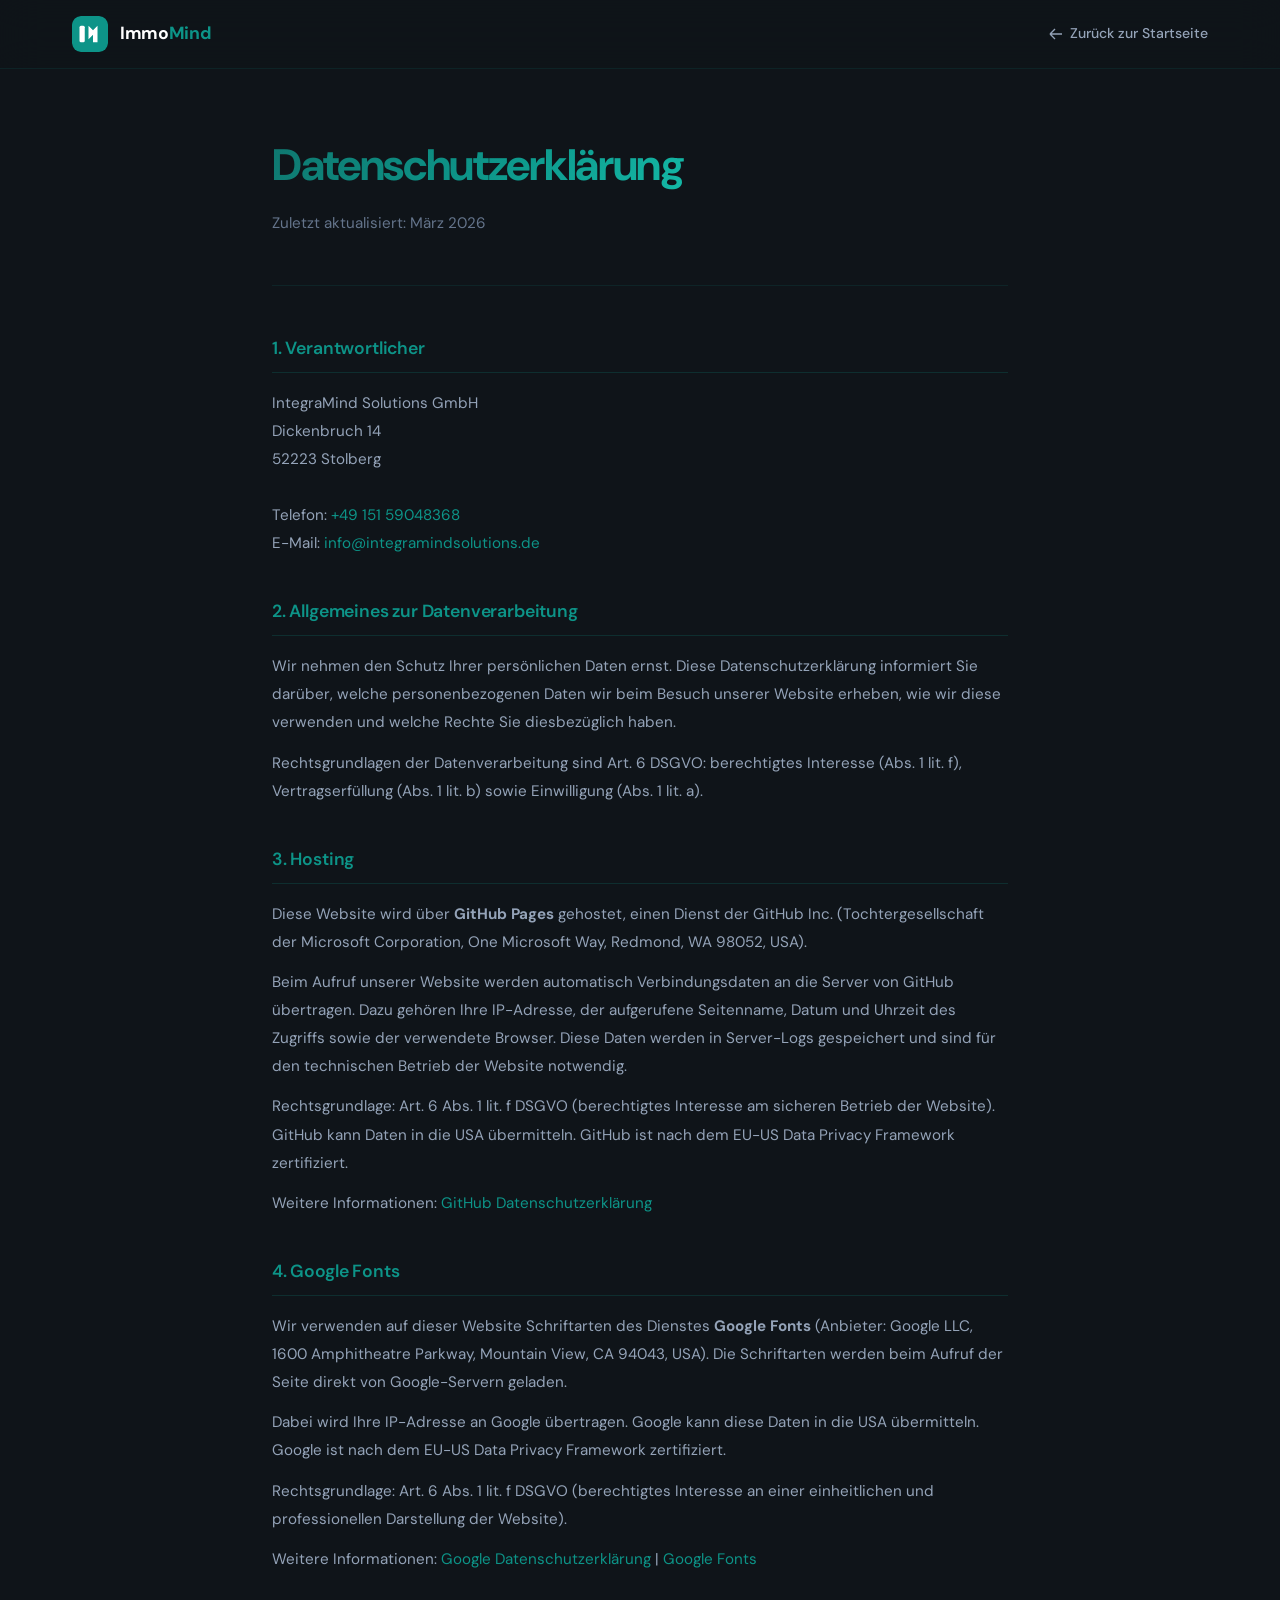
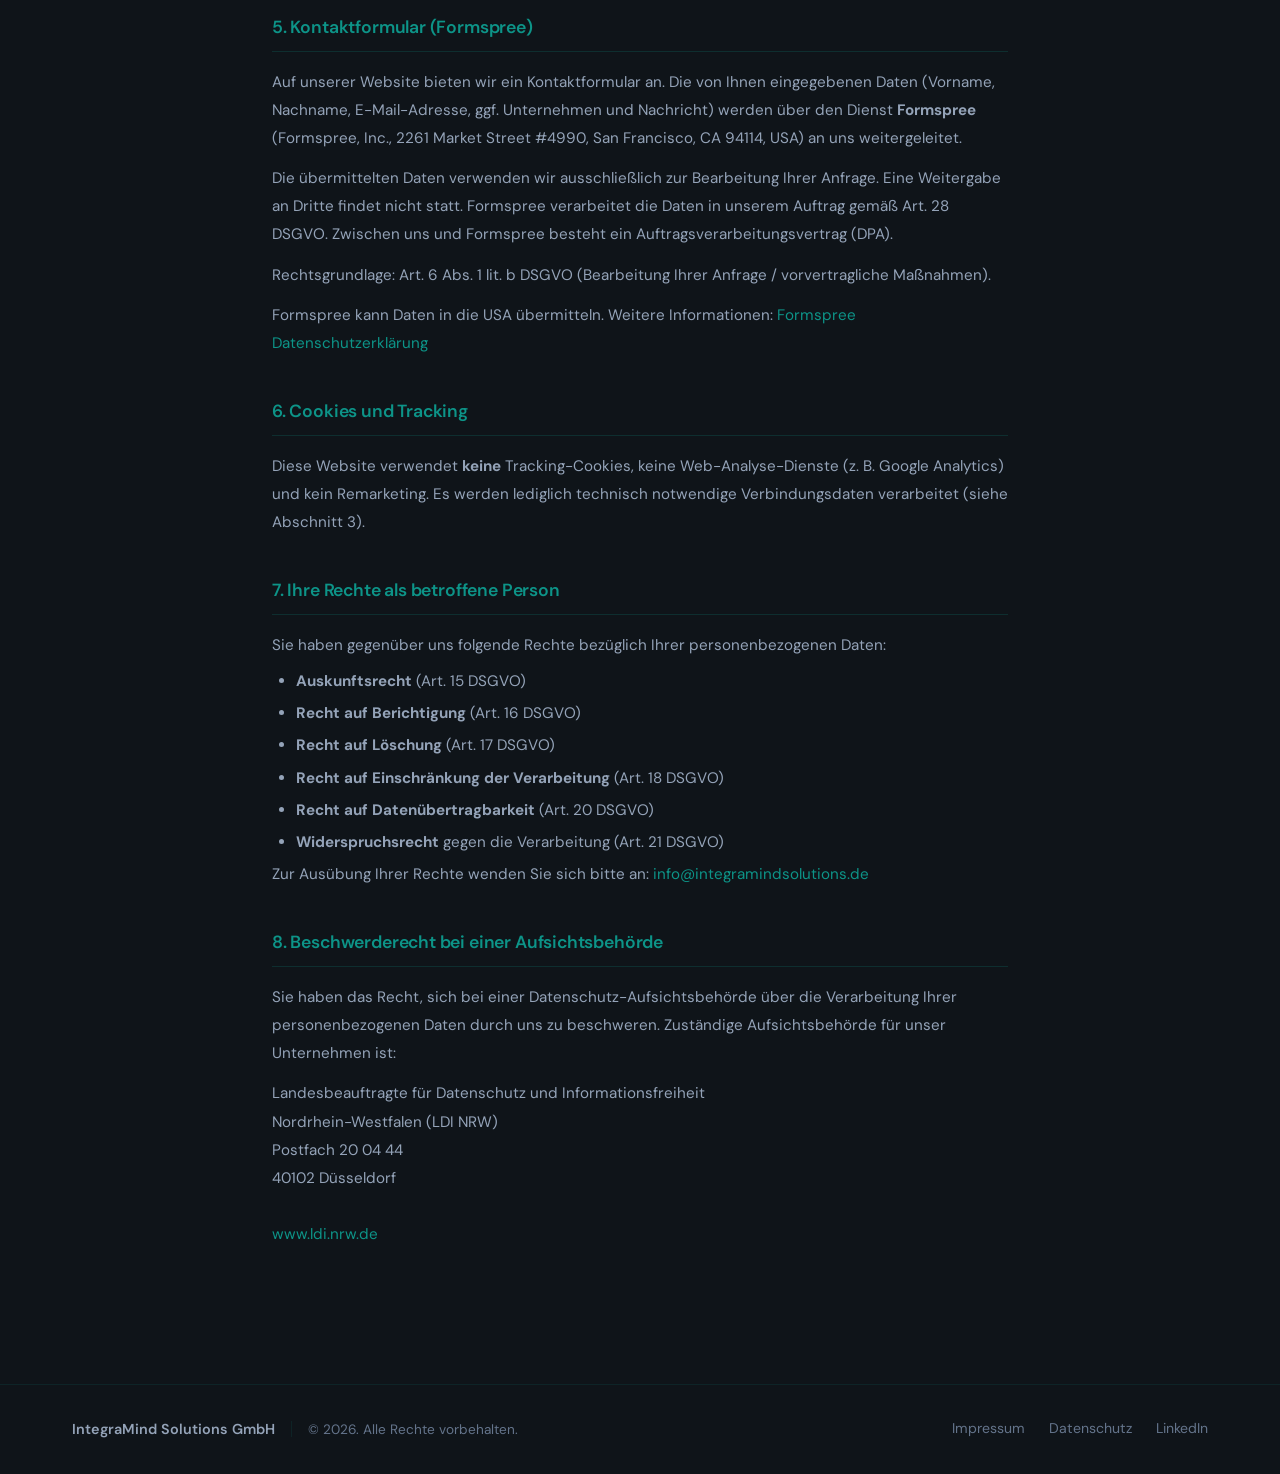
==== datenschutz/datenschutz.html @ 1435f649 "init: ImmoMind Website für GitHub Pages Co-Authored-By: Claude Opus 5 (1M context) <noreply@anthropi" ====
<!DOCTYPE html>
<html lang="de">
<head>
    <meta charset="UTF-8">
    <meta name="viewport" content="width=device-width, initial-scale=1.0">
    <title>Datenschutzerklärung – ImmoMind</title>
    <meta name="robots" content="noindex, nofollow">
    <link rel="icon" href="../icons/immomind-32x32.png" sizes="32x32">
    <link rel="icon" href="../icons/immomind-512x512.png" sizes="512x512">
    <link rel="preconnect" href="https://fonts.googleapis.com">
    <link rel="preconnect" href="https://fonts.gstatic.com" crossorigin>
    <link href="https://fonts.googleapis.com/css2?family=DM+Sans:opsz,wght@9..40,300;9..40,400;9..40,500;9..40,600;9..40,700&display=swap" rel="stylesheet">
    <link rel="stylesheet" href="../style.css">
</head>
<body>

<!-- ─── NAV ─── -->
<nav>
    <div class="container">
        <a href="../index.html" class="nav-logo">
            <svg class="nav-logo-icon" width="36" height="36" viewBox="0 0 48 48" fill="none">
                <rect width="48" height="48" rx="12" fill="#0D9488"/>
                <rect x="10" y="13" width="7" height="22" rx="2" fill="white"/>
                <path d="M22 13L28 19L34 13V35H28V25L22 31V35H22V13Z" fill="white" fill-rule="evenodd"/>
            </svg>
            <span class="nav-logo-text">Immo<span>Mind</span></span>
        </a>
        <a href="../index.html" class="nav-back">
            <svg fill="none" stroke="currentColor" stroke-width="2" viewBox="0 0 24 24"><path d="M10.5 19.5 3 12m0 0 7.5-7.5M3 12h18"/></svg>
            Zurück zur Startseite
        </a>
    </div>
</nav>

<!-- ─── PAGE HEADER ─── -->
<div class="container-narrow">
    <div class="page-header">
        <h1><span class="gradient-text">Datenschutzerklärung</span></h1>
        <p>Zuletzt aktualisiert: März 2026</p>
    </div>

    <div class="legal-content">

        <div class="legal-section">
            <h2>1. Verantwortlicher</h2>
            <address>
                IntegraMind Solutions GmbH<br>
                Dickenbruch 14<br>
                52223 Stolberg<br><br>
                Telefon: <a href="tel:+4915159048368">+49 151 59048368</a><br>
                E-Mail: <a href="mailto:info@integramindsolutions.de">info@integramindsolutions.de</a>
            </address>
        </div>

        <div class="legal-section">
            <h2>2. Allgemeines zur Datenverarbeitung</h2>
            <p>Wir nehmen den Schutz Ihrer persönlichen Daten ernst. Diese Datenschutzerklärung informiert Sie darüber, welche personenbezogenen Daten wir beim Besuch unserer Website erheben, wie wir diese verwenden und welche Rechte Sie diesbezüglich haben.</p>
            <p>Rechtsgrundlagen der Datenverarbeitung sind Art. 6 DSGVO: berechtigtes Interesse (Abs. 1 lit. f), Vertragserfüllung (Abs. 1 lit. b) sowie Einwilligung (Abs. 1 lit. a).</p>
        </div>

        <div class="legal-section">
            <h2>3. Hosting</h2>
            <p>Diese Website wird über <strong>GitHub Pages</strong> gehostet, einen Dienst der GitHub Inc. (Tochtergesellschaft der Microsoft Corporation, One Microsoft Way, Redmond, WA 98052, USA).</p>
            <p>Beim Aufruf unserer Website werden automatisch Verbindungsdaten an die Server von GitHub übertragen. Dazu gehören Ihre IP-Adresse, der aufgerufene Seitenname, Datum und Uhrzeit des Zugriffs sowie der verwendete Browser. Diese Daten werden in Server-Logs gespeichert und sind für den technischen Betrieb der Website notwendig.</p>
            <p>Rechtsgrundlage: Art. 6 Abs. 1 lit. f DSGVO (berechtigtes Interesse am sicheren Betrieb der Website). GitHub kann Daten in die USA übermitteln. GitHub ist nach dem EU-US Data Privacy Framework zertifiziert.</p>
            <p>Weitere Informationen: <a href="https://docs.github.com/en/site-policy/privacy-policies/github-general-privacy-statement" target="_blank" rel="noopener">GitHub Datenschutzerklärung</a></p>
        </div>

        <div class="legal-section">
            <h2>4. Google Fonts</h2>
            <p>Wir verwenden auf dieser Website Schriftarten des Dienstes <strong>Google Fonts</strong> (Anbieter: Google LLC, 1600 Amphitheatre Parkway, Mountain View, CA 94043, USA). Die Schriftarten werden beim Aufruf der Seite direkt von Google-Servern geladen.</p>
            <p>Dabei wird Ihre IP-Adresse an Google übertragen. Google kann diese Daten in die USA übermitteln. Google ist nach dem EU-US Data Privacy Framework zertifiziert.</p>
            <p>Rechtsgrundlage: Art. 6 Abs. 1 lit. f DSGVO (berechtigtes Interesse an einer einheitlichen und professionellen Darstellung der Website).</p>
            <p>Weitere Informationen: <a href="https://policies.google.com/privacy" target="_blank" rel="noopener">Google Datenschutzerklärung</a> | <a href="https://fonts.google.com/about" target="_blank" rel="noopener">Google Fonts</a></p>
        </div>

        <div class="legal-section">
            <h2>5. Kontaktformular (Formspree)</h2>
            <p>Auf unserer Website bieten wir ein Kontaktformular an. Die von Ihnen eingegebenen Daten (Vorname, Nachname, E-Mail-Adresse, ggf. Unternehmen und Nachricht) werden über den Dienst <strong>Formspree</strong> (Formspree, Inc., 2261 Market Street #4990, San Francisco, CA 94114, USA) an uns weitergeleitet.</p>
            <p>Die übermittelten Daten verwenden wir ausschließlich zur Bearbeitung Ihrer Anfrage. Eine Weitergabe an Dritte findet nicht statt. Formspree verarbeitet die Daten in unserem Auftrag gemäß Art. 28 DSGVO. Zwischen uns und Formspree besteht ein Auftragsverarbeitungsvertrag (DPA).</p>
            <p>Rechtsgrundlage: Art. 6 Abs. 1 lit. b DSGVO (Bearbeitung Ihrer Anfrage / vorvertragliche Maßnahmen).</p>
            <p>Formspree kann Daten in die USA übermitteln. Weitere Informationen: <a href="https://formspree.io/legal/privacy-policy" target="_blank" rel="noopener">Formspree Datenschutzerklärung</a></p>
        </div>

        <div class="legal-section">
            <h2>6. Cookies und Tracking</h2>
            <p>Diese Website verwendet <strong>keine</strong> Tracking-Cookies, keine Web-Analyse-Dienste (z. B. Google Analytics) und kein Remarketing. Es werden lediglich technisch notwendige Verbindungsdaten verarbeitet (siehe Abschnitt 3).</p>
        </div>

        <div class="legal-section">
            <h2>7. Ihre Rechte als betroffene Person</h2>
            <p>Sie haben gegenüber uns folgende Rechte bezüglich Ihrer personenbezogenen Daten:</p>
            <ul>
                <li><strong>Auskunftsrecht</strong> (Art. 15 DSGVO)</li>
                <li><strong>Recht auf Berichtigung</strong> (Art. 16 DSGVO)</li>
                <li><strong>Recht auf Löschung</strong> (Art. 17 DSGVO)</li>
                <li><strong>Recht auf Einschränkung der Verarbeitung</strong> (Art. 18 DSGVO)</li>
                <li><strong>Recht auf Datenübertragbarkeit</strong> (Art. 20 DSGVO)</li>
                <li><strong>Widerspruchsrecht</strong> gegen die Verarbeitung (Art. 21 DSGVO)</li>
            </ul>
            <p>Zur Ausübung Ihrer Rechte wenden Sie sich bitte an: <a href="mailto:info@integramindsolutions.de">info@integramindsolutions.de</a></p>
        </div>

        <div class="legal-section">
            <h2>8. Beschwerderecht bei einer Aufsichtsbehörde</h2>
            <p>Sie haben das Recht, sich bei einer Datenschutz-Aufsichtsbehörde über die Verarbeitung Ihrer personenbezogenen Daten durch uns zu beschweren. Zuständige Aufsichtsbehörde für unser Unternehmen ist:</p>
            <address style="margin-top: 0.75rem;">
                Landesbeauftragte für Datenschutz und Informationsfreiheit<br>
                Nordrhein-Westfalen (LDI NRW)<br>
                Postfach 20 04 44<br>
                40102 Düsseldorf<br><br>
                <a href="https://www.ldi.nrw.de" target="_blank" rel="noopener">www.ldi.nrw.de</a>
            </address>
        </div>

    </div>
</div>

<!-- ─── FOOTER ─── -->
<footer>
    <div class="container">
        <div class="footer-content">
            <div class="footer-left">
                <span class="footer-brand">IntegraMind Solutions GmbH</span>
                <div class="footer-divider"></div>
                <span class="footer-copy">© 2026. Alle Rechte vorbehalten.</span>
            </div>
            <div class="footer-links">
                <a href="../impressum/impressum.html">Impressum</a>
                <a href="datenschutz.html">Datenschutz</a>
                <a href="https://www.linkedin.com/company/integramind-solutions-gmbh/posts/?feedView=all" target="_blank" rel="noopener">LinkedIn</a>
            </div>
        </div>
    </div>
</footer>

</body>
</html>
---- style.css ----
/* ═══════════════════════════════════════════════════
   ImmoMind – Shared Stylesheet (Legal Pages)
   ═══════════════════════════════════════════════════ */

/* ─── VARIABLES ─── */
:root {
    --primary:        #0D9488;
    --secondary:      #0f766e;
    --accent:         #14B8A6;
    --dark-bg:        #0F1419;
    --dark-surface:   #141E26;
    --dark-card:      #1a2530;
    --dark-border:    rgba(13, 148, 136, 0.12);
    --text-primary:   #ffffff;
    --text-secondary: #94A3B8;
    --text-muted:     #64748B;
    --gradient-brand: linear-gradient(135deg, #0f766e, #0D9488, #14B8A6);
}

/* ─── RESET ─── */
* { margin: 0; padding: 0; box-sizing: border-box; }

/* ─── BASE ─── */
html {
    scroll-behavior: smooth;
    scrollbar-width: thin;
    scrollbar-color: var(--primary) var(--dark-bg);
}

body {
    font-family: 'DM Sans', sans-serif;
    background: var(--dark-bg);
    color: var(--text-primary);
    line-height: 1.7;
    -webkit-font-smoothing: antialiased;
    overflow-x: hidden;
}

/* ─── LAYOUT ─── */
.container {
    max-width: 1200px;
    margin: 0 auto;
    padding: 0 2rem;
}

.container-narrow {
    max-width: 800px;
    margin: 0 auto;
    padding: 0 2rem;
}

/* ─── UTILITIES ─── */
.gradient-text {
    background: var(--gradient-brand);
    -webkit-background-clip: text;
    -webkit-text-fill-color: transparent;
    background-clip: text;
}

/* ─── NAVIGATION ─── */
nav {
    position: fixed;
    top: 0; left: 0; right: 0;
    z-index: 1000;
    padding: 1rem 0;
    background: rgba(15, 20, 25, 0.9);
    backdrop-filter: blur(20px);
    -webkit-backdrop-filter: blur(20px);
    border-bottom: 1px solid var(--dark-border);
    transition: all 0.3s ease;
}

nav .container {
    display: flex;
    justify-content: space-between;
    align-items: center;
}

.nav-logo {
    display: flex;
    align-items: center;
    gap: 0.75rem;
    text-decoration: none;
    color: var(--text-primary);
}

.nav-logo-icon {
    width: 36px;
    height: 36px;
    border-radius: 8px;
    flex-shrink: 0;
}

.nav-logo-text {
    font-family: 'DM Sans', sans-serif;
    font-size: 1.1rem;
    font-weight: 700;
    letter-spacing: -0.02em;
}

.nav-logo-text span { color: var(--primary); }

/* ─── LEGAL PAGE ─── */
.nav-back {
    display: inline-flex;
    align-items: center;
    gap: 0.4rem;
    color: var(--text-secondary);
    text-decoration: none;
    font-size: 0.88rem;
    font-weight: 500;
    transition: color 0.2s;
}

.nav-back:hover { color: var(--text-primary); }
.nav-back svg { width: 16px; height: 16px; }

.page-header {
    padding: 8rem 0 3rem;
    border-bottom: 1px solid var(--dark-border);
    margin-bottom: 3rem;
}

.page-header h1 {
    font-size: clamp(2rem, 4vw, 2.75rem);
    font-weight: 700;
    letter-spacing: -0.03em;
    margin-bottom: 0.5rem;
}

.page-header p { color: var(--text-muted); font-size: 0.95rem; }

.legal-content { padding-bottom: 6rem; }

.legal-section { margin-bottom: 2.5rem; }

.legal-section h2 {
    font-size: 1.1rem;
    font-weight: 600;
    color: var(--primary);
    margin-bottom: 1rem;
    padding-bottom: 0.5rem;
    border-bottom: 1px solid rgba(13, 148, 136, 0.2);
    letter-spacing: -0.01em;
}

.legal-section p,
.legal-section address {
    font-style: normal;
    color: var(--text-secondary);
    font-size: 0.95rem;
    line-height: 1.85;
}

.legal-section p + p { margin-top: 0.75rem; }

.legal-section ul {
    color: var(--text-secondary);
    font-size: 0.95rem;
    line-height: 1.85;
    padding-left: 1.5rem;
    margin-top: 0.5rem;
}

.legal-section li { margin-bottom: 0.25rem; }

.legal-section a {
    color: var(--primary);
    text-decoration: none;
    transition: color 0.2s;
}

.legal-section a:hover { color: var(--accent); }

.legal-placeholder {
    display: inline-flex;
    align-items: center;
    gap: 0.35rem;
    background: rgba(234, 179, 8, 0.08);
    border: 1px solid rgba(234, 179, 8, 0.2);
    color: #eab308;
    padding: 0.15rem 0.65rem;
    border-radius: 6px;
    font-size: 0.82rem;
    font-weight: 600;
}

.legal-placeholder svg { width: 13px; height: 13px; }

/* ─── FOOTER ─── */
footer {
    border-top: 1px solid var(--dark-border);
    padding: 2rem 0;
}

.footer-content {
    display: flex;
    justify-content: space-between;
    align-items: center;
    gap: 1rem;
    flex-wrap: wrap;
}

.footer-left {
    display: flex;
    align-items: center;
    gap: 1rem;
}

.footer-brand {
    font-weight: 600;
    font-size: 0.9rem;
    color: var(--text-secondary);
}

.footer-divider {
    width: 1px;
    height: 1rem;
    background: var(--dark-border);
}

.footer-copy {
    font-size: 0.85rem;
    color: var(--text-muted);
}

.footer-links {
    display: flex;
    gap: 1.5rem;
}

.footer-links a {
    color: var(--text-muted);
    text-decoration: none;
    font-size: 0.88rem;
    transition: color 0.2s;
}

.footer-links a:hover { color: var(--text-primary); }

/* ─── RESPONSIVE ─── */
@media (max-width: 600px) {
    .container, .container-narrow { padding: 0 1.25rem; }
    .footer-content { flex-direction: column; align-items: flex-start; gap: 0.75rem; }
    .page-header { padding: 7rem 0 2.5rem; }
}
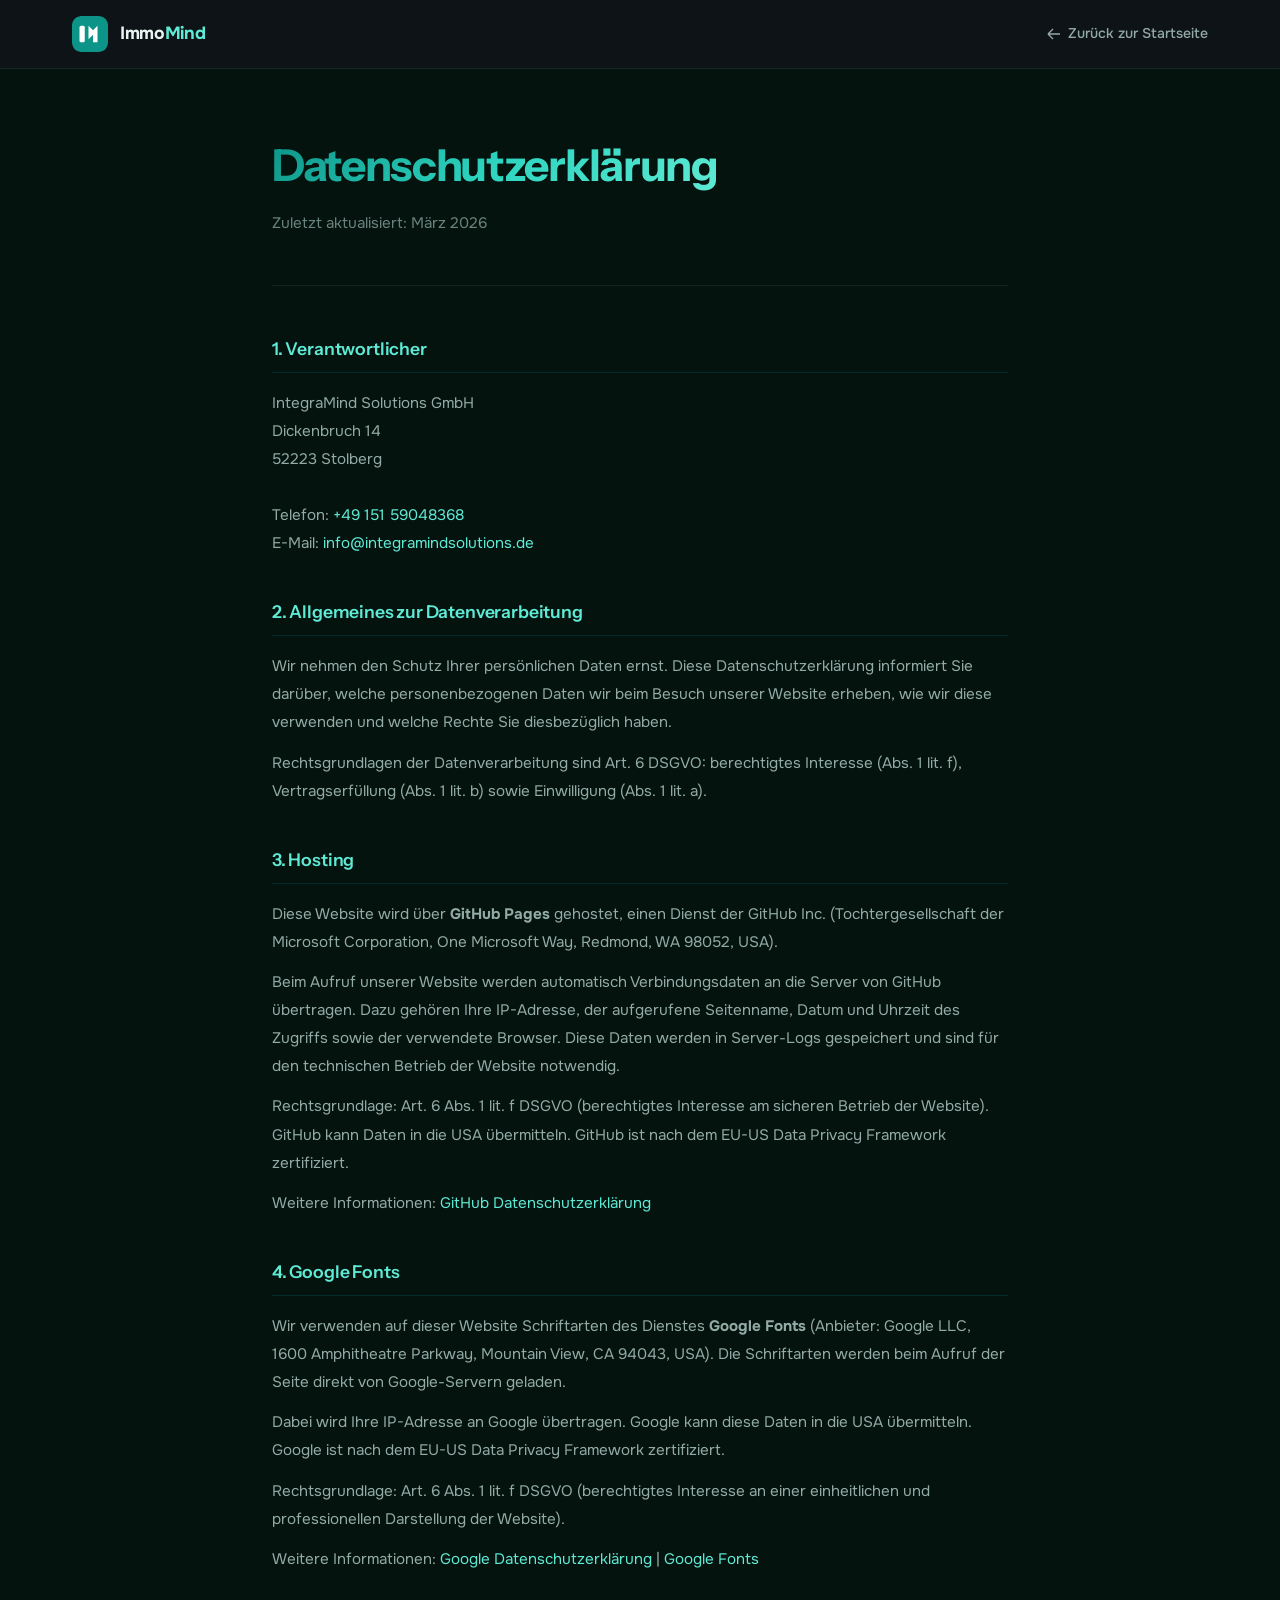
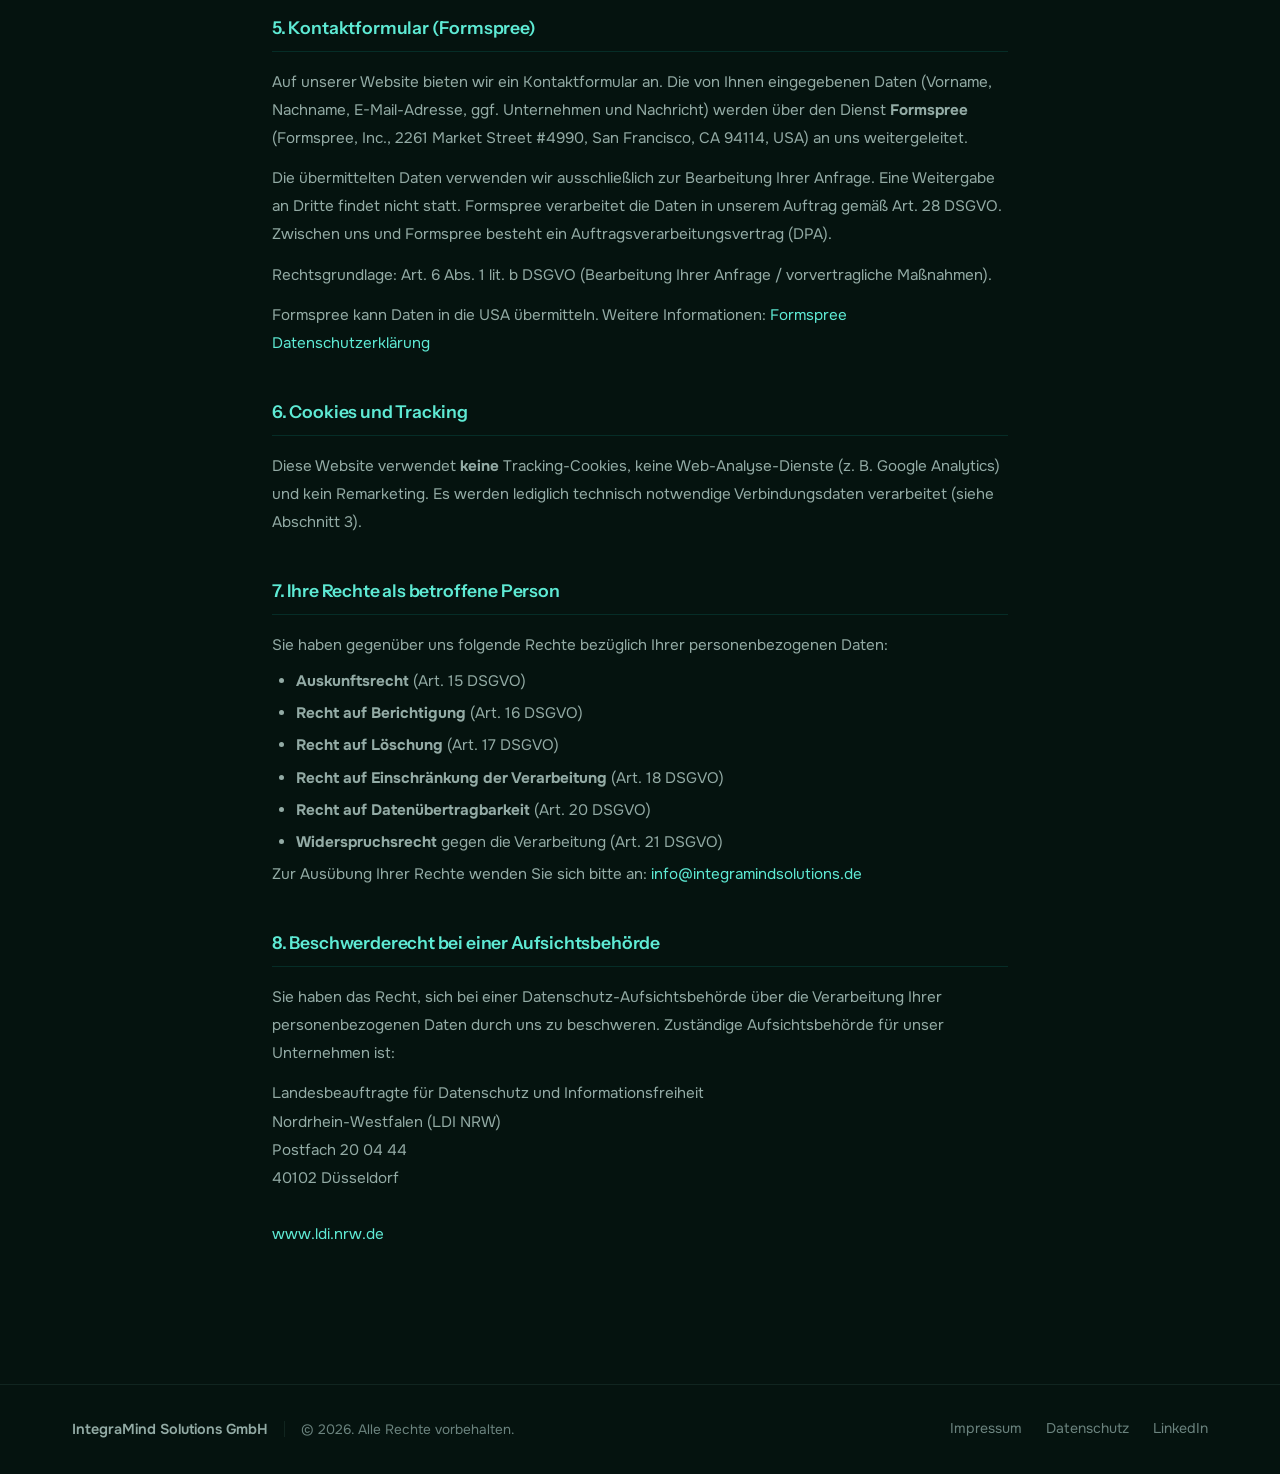
==== commit 5761c2bc: "Redesign der Startseite und Angleichung der Rechtsseiten Startseite neu aufgebaut: Hero mit der Kost" ====
--- a/datenschutz/datenschutz.html
+++ b/datenschutz/datenschutz.html
@@ -9,7 +9,7 @@
     <link rel="icon" href="../icons/immomind-512x512.png" sizes="512x512">
     <link rel="preconnect" href="https://fonts.googleapis.com">
     <link rel="preconnect" href="https://fonts.gstatic.com" crossorigin>
-    <link href="https://fonts.googleapis.com/css2?family=DM+Sans:opsz,wght@9..40,300;9..40,400;9..40,500;9..40,600;9..40,700&display=swap" rel="stylesheet">
+    <link href="https://fonts.googleapis.com/css2?family=Instrument+Sans:wght@400;500;600;700&family=Onest:wght@400;500;600&display=swap" rel="stylesheet">
     <link rel="stylesheet" href="../style.css">
 </head>
 <body>
--- a/style.css
+++ b/style.css
@@ -1,26 +1,21 @@
-/* ═══════════════════════════════════════════════════
-   ImmoMind – Shared Stylesheet (Legal Pages)
-   ═══════════════════════════════════════════════════ */
-
-/* ─── VARIABLES ─── */
+
+
 :root {
-    --primary:        #0D9488;
-    --secondary:      #0f766e;
-    --accent:         #14B8A6;
-    --dark-bg:        #0F1419;
-    --dark-surface:   #141E26;
-    --dark-card:      #1a2530;
-    --dark-border:    rgba(13, 148, 136, 0.12);
-    --text-primary:   #ffffff;
-    --text-secondary: #94A3B8;
-    --text-muted:     #64748B;
-    --gradient-brand: linear-gradient(135deg, #0f766e, #0D9488, #14B8A6);
-}
-
-/* ─── RESET ─── */
+    --primary:        #5EEAD4;
+    --secondary:      #0D9488;
+    --accent:         #2DD4BF;
+    --dark-bg:        #05130F;
+    --dark-surface:   #0A231D;
+    --dark-card:      #0A231D;
+    --dark-border:    rgba(94, 148, 136, 0.14);
+    --text-primary:   #E9F4F1;
+    --text-secondary: #93ABA5;
+    --text-muted:     #6B837E;
+    --gradient-brand: linear-gradient(135deg, #0D9488, #2DD4BF, #5EEAD4);
+}
+
 * { margin: 0; padding: 0; box-sizing: border-box; }
 
-/* ─── BASE ─── */
 html {
     scroll-behavior: smooth;
     scrollbar-width: thin;
@@ -28,7 +23,7 @@
 }
 
 body {
-    font-family: 'DM Sans', sans-serif;
+    font-family: 'Onest', -apple-system, BlinkMacSystemFont, 'Segoe UI', sans-serif;
     background: var(--dark-bg);
     color: var(--text-primary);
     line-height: 1.7;
@@ -36,7 +31,6 @@
     overflow-x: hidden;
 }
 
-/* ─── LAYOUT ─── */
 .container {
     max-width: 1200px;
     margin: 0 auto;
@@ -49,7 +43,6 @@
     padding: 0 2rem;
 }
 
-/* ─── UTILITIES ─── */
 .gradient-text {
     background: var(--gradient-brand);
     -webkit-background-clip: text;
@@ -57,7 +50,6 @@
     background-clip: text;
 }
 
-/* ─── NAVIGATION ─── */
 nav {
     position: fixed;
     top: 0; left: 0; right: 0;
@@ -92,7 +84,7 @@
 }
 
 .nav-logo-text {
-    font-family: 'DM Sans', sans-serif;
+    font-family: 'Onest', -apple-system, BlinkMacSystemFont, 'Segoe UI', sans-serif;
     font-size: 1.1rem;
     font-weight: 700;
     letter-spacing: -0.02em;
@@ -100,7 +92,6 @@
 
 .nav-logo-text span { color: var(--primary); }
 
-/* ─── LEGAL PAGE ─── */
 .nav-back {
     display: inline-flex;
     align-items: center;
@@ -122,6 +113,7 @@
 }
 
 .page-header h1 {
+    font-family: 'Instrument Sans', 'Helvetica Neue', Arial, sans-serif;
     font-size: clamp(2rem, 4vw, 2.75rem);
     font-weight: 700;
     letter-spacing: -0.03em;
@@ -135,6 +127,7 @@
 .legal-section { margin-bottom: 2.5rem; }
 
 .legal-section h2 {
+    font-family: 'Instrument Sans', 'Helvetica Neue', Arial, sans-serif;
     font-size: 1.1rem;
     font-weight: 600;
     color: var(--primary);
@@ -187,7 +180,6 @@
 
 .legal-placeholder svg { width: 13px; height: 13px; }
 
-/* ─── FOOTER ─── */
 footer {
     border-top: 1px solid var(--dark-border);
     padding: 2rem 0;
@@ -238,7 +230,6 @@
 
 .footer-links a:hover { color: var(--text-primary); }
 
-/* ─── RESPONSIVE ─── */
 @media (max-width: 600px) {
     .container, .container-narrow { padding: 0 1.25rem; }
     .footer-content { flex-direction: column; align-items: flex-start; gap: 0.75rem; }
